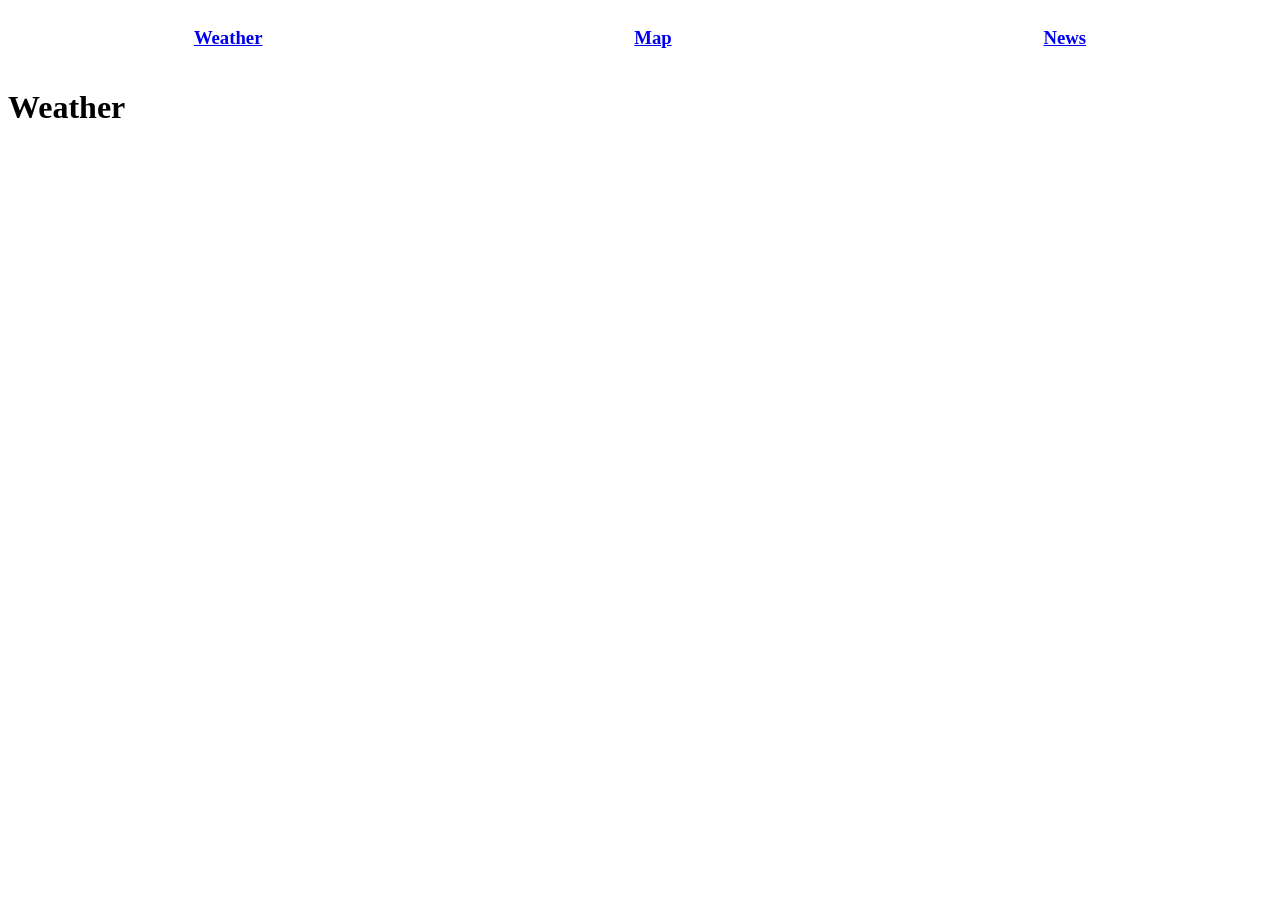
==== index.html @ 3ae40f2e "Setup" ====
<!DOCTYPE html>
 <html>
    <head>

        <meta charset="UTF-8">
        <meta name="viewport" content="width=device-width, initial-scale=1.0">
        <title>Maibs Weather</title>
        <link rel="stylesheet" href="style.css">
        
    </head>

        <body>

            <nav class="topbar">
                <h3><a href="index.html">Weather</a></h3>
                <h3><a href="map.html">Map</a></h3>
                <h3><a href="news.html">News</a></h3>
            </nav>
            
            <h1>Weather</h1>
        </body>

 </html>
---- style.css ----
.topbar {
    display: flex;
    justify-content: space-around;
}

.map-images {
    width: 100%;
    height: 100vh;
}

.map-images img {
    width: 100%;
    height: 100vh;
    object-fit: contain;
}

.news img {
    width: 200px;
}
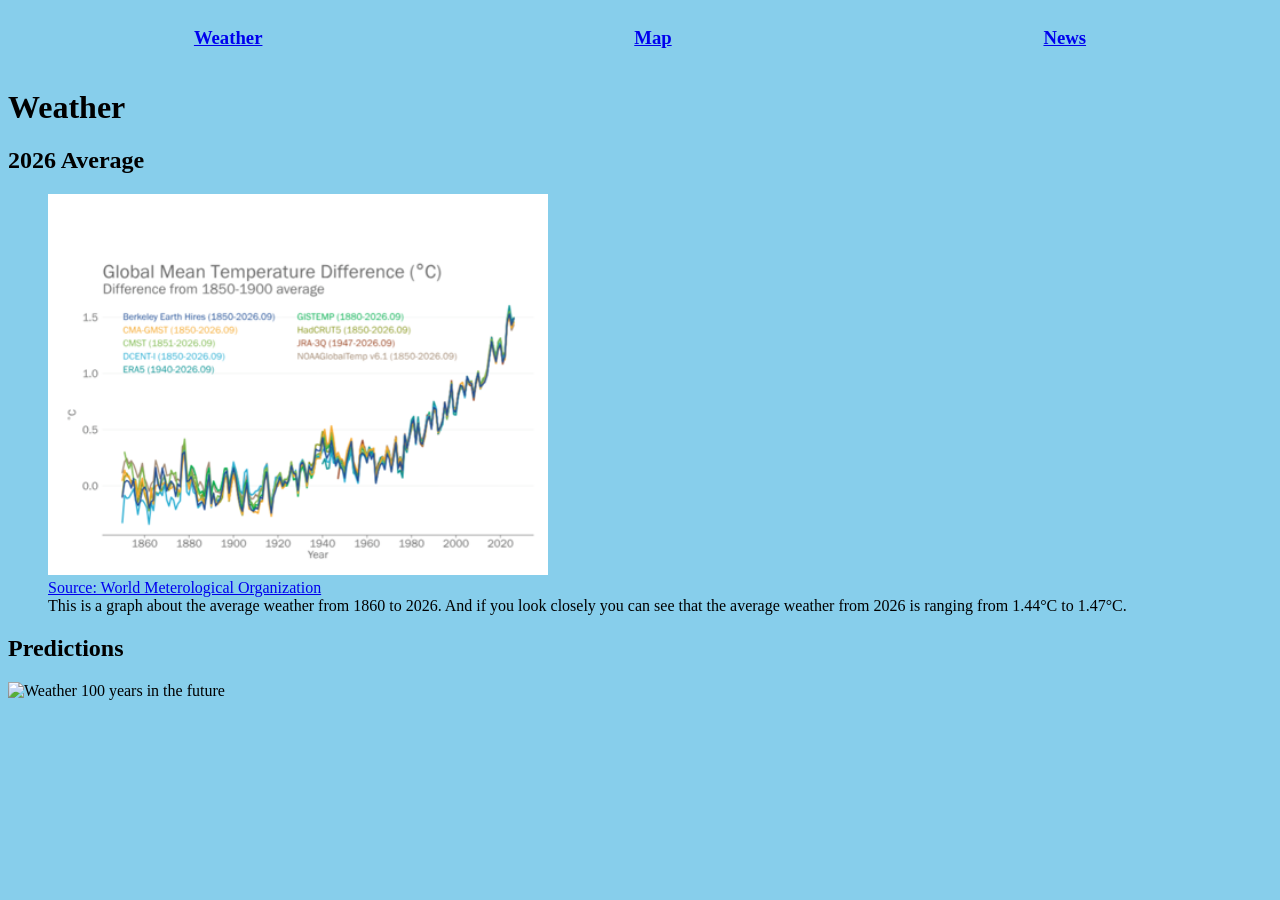
==== commit eb525cfe: "Sources update" ====
--- a/index.html
+++ b/index.html
@@ -1,5 +1,6 @@
 <!DOCTYPE html>
  <html>
+
     <head>
 
         <meta charset="UTF-8">
@@ -9,7 +10,7 @@
         
     </head>
 
-        <body>
+    <body>
 
             <nav class="topbar">
                 <h3><a href="index.html">Weather</a></h3>
@@ -18,6 +19,36 @@
             </nav>
             
             <h1>Weather</h1>
-        </body>
+ 
+<div class="row">
+
+        <div class="year">
+                <h2>2026 Average</h2>
+            <a href="https://wmo.int/news/media-centre/state-of-climate-2026-gives-new-meaning-phrase-charts">
+                <figure>
+
+                    <img href=""src="2026.jpg" alt="2026's weather">
+
+                <figcaption>Source: World  Meterological Organization</a></figcaption>
+                
+                <figcaption>This is a graph about the average weather from 1860 to 2026. And if you look closely you can see that the average weather from 2026 is ranging from 1.44°C to 1.47°C.</figcaption>
+
+                </figure>
+
+            </a>
+
+        </div>
+
+
+        
+        <div class="100">
+                <h2>Predictions</h2>
+                    <img src="future.jpg" alt="Weather 100 years in the future">
+
+        </div>
+
+</div>
+
+    </body>
 
  </html>
--- a/style.css
+++ b/style.css
@@ -1,3 +1,7 @@
+body {
+    background-color: skyblue;
+}
+
 .topbar {
     display: flex;
     justify-content: space-around;
@@ -16,4 +20,13 @@
 
 .news img {
     width: 200px;
+} 
+
+.row {
+
+}
+
+
+.year img {
+    width: 500px;
 }
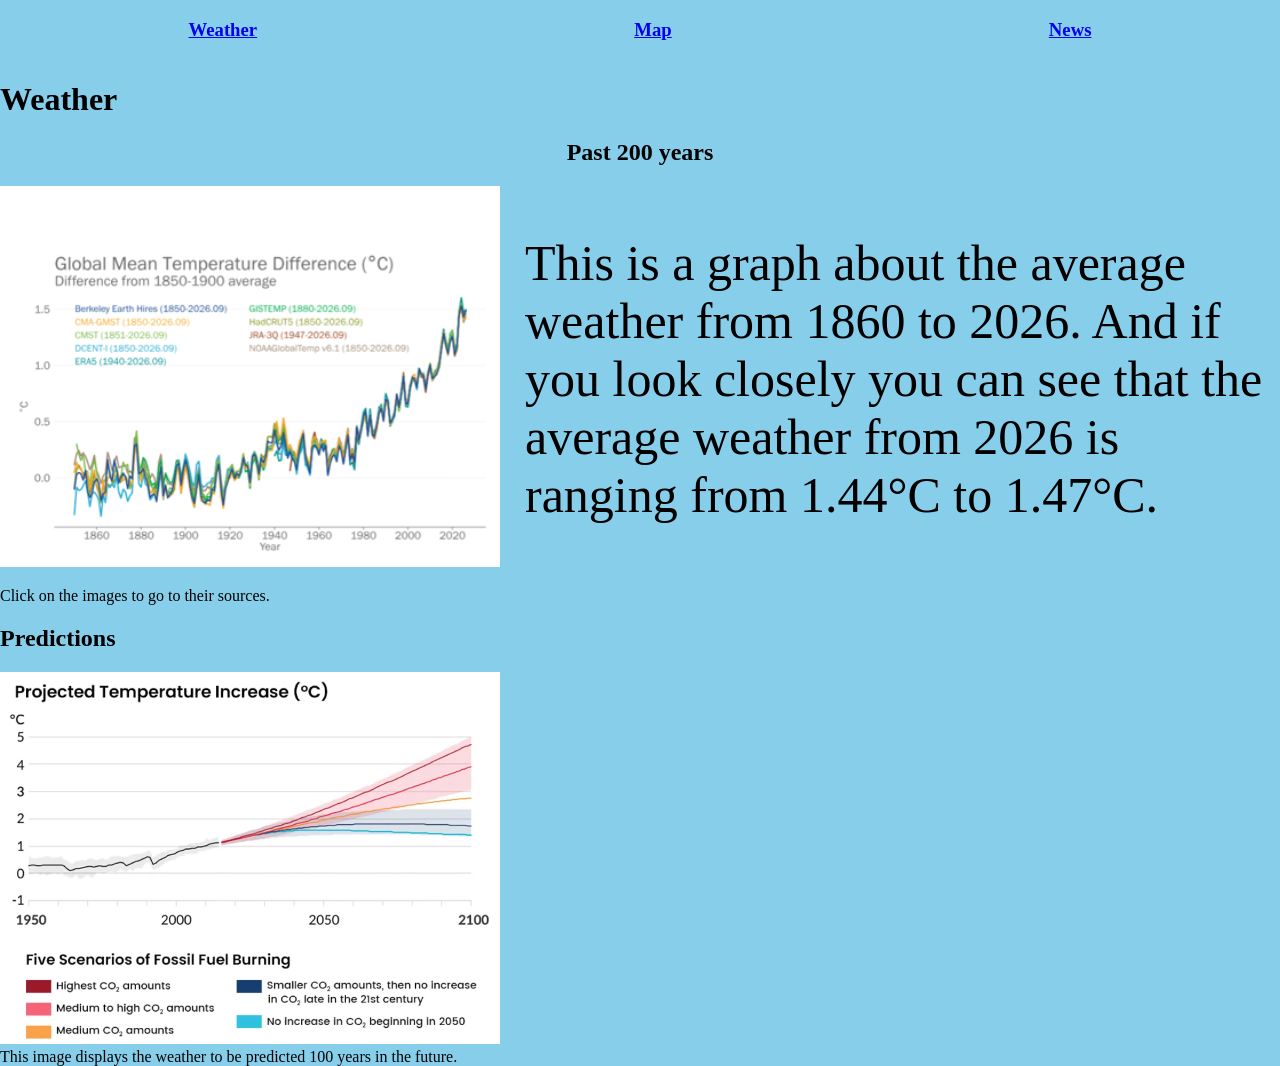
==== commit b9700b87: "Stretch when hover" ====
--- a/index.html
+++ b/index.html
@@ -19,32 +19,43 @@
             </nav>
             
             <h1>Weather</h1>
- 
+
+<center><h2>Past 200 years</h2></center>
+
 <div class="row">
 
-        <div class="year">
-                <h2>2026 Average</h2>
-            <a href="https://wmo.int/news/media-centre/state-of-climate-2026-gives-new-meaning-phrase-charts">
-                <figure>
+    <div class="year">
 
-                    <img href=""src="2026.jpg" alt="2026's weather">
+        <div class="graph">
 
-                <figcaption>Source: World  Meterological Organization</a></figcaption>
-                
-                <figcaption>This is a graph about the average weather from 1860 to 2026. And if you look closely you can see that the average weather from 2026 is ranging from 1.44°C to 1.47°C.</figcaption>
+    <a href="https://wmo.int/news/media-centre/state-of-climate-2026-gives-new-meaning-phrase-charts">
 
-                </figure>
+            <img src="2026.jpg" alt="2026's weather">
 
-            </a>
+    </a>
 
+            <div class="description">
+
+                <figcaption>
+                        This is a graph about the average weather from 1860 to 2026. And if you look closely
+                         you can see that the average weather from 2026 is ranging from 1.44°C to 1.47°C. 
+                </figcaption>
+
+            </div>
+    
         </div>
 
+    </div>
 
+    <p>Click on the images to go to their sources.</p>
         
-        <div class="100">
+        <div class="future">
                 <h2>Predictions</h2>
                     <img src="future.jpg" alt="Weather 100 years in the future">
 
+                    <figcaption>This image displays the weather to be predicted 100 years in the future.
+
+                    </figcaption>
         </div>
 
 </div>
--- a/style.css
+++ b/style.css
@@ -1,4 +1,11 @@
 body {
+    margin: 0;
+    min-height: 100vh;
+    background-color: skyblue;
+    transition: background-color 0.3s ease-in-out;
+}
+
+html:has(.year:hover) {
     background-color: skyblue;
 }
 
@@ -26,7 +33,49 @@
 
 }
 
+.year {
+    display: flex;
+    flex-direction: column;
+    align-items: center;
+    transition: transform 0.3s ease-in-out;
+}
 
+
+.year figcaption {
+    transition: transform 0.3s ease-in-out;
+    transform: scale(1);
+}
 .year img {
     width: 500px;
-}+    transition: transform 0.3s ease-in-out;
+    transform-origin: center;
+}
+
+.year img:hover {
+    transform: scaleX(6.5);
+}
+
+.description {
+    display: flex;
+    flex-direction: column;
+    gap: 15px;
+}
+
+.graph {
+    display: flex;
+    align-items: center;
+    gap: 25px;
+}
+
+.year figcaption {
+    font-size: 50px;
+    transition: opacity 0.3s ease-in-out;
+}
+
+.year:hover figcaption {
+    opacity: 0;
+}
+
+.future img {
+    width: 500px;
+}
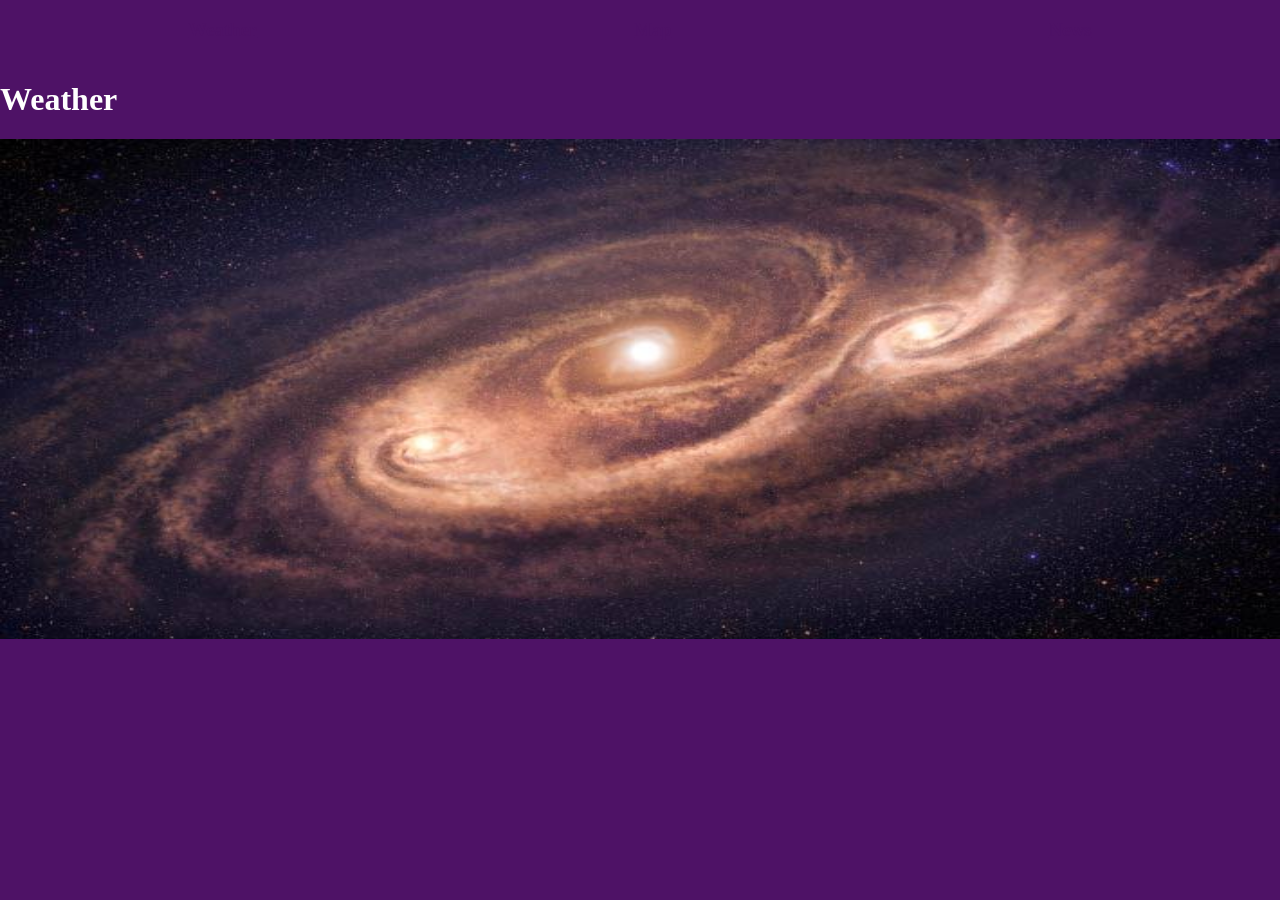
==== commit 9a2e6188: "Complete change" ====
--- a/index.html
+++ b/index.html
@@ -17,48 +17,14 @@
                 <h3><a href="map.html">Map</a></h3>
                 <h3><a href="news.html">News</a></h3>
             </nav>
-            
+
+    <div class="overlay">
+
             <h1>Weather</h1>
 
-<center><h2>Past 200 years</h2></center>
-
-<div class="row">
-
-    <div class="year">
-
-        <div class="graph">
-
-    <a href="https://wmo.int/news/media-centre/state-of-climate-2026-gives-new-meaning-phrase-charts">
-
-            <img src="2026.jpg" alt="2026's weather">
-
-    </a>
-
-            <div class="description">
-
-                <figcaption>
-                        This is a graph about the average weather from 1860 to 2026. And if you look closely
-                         you can see that the average weather from 2026 is ranging from 1.44°C to 1.47°C. 
-                </figcaption>
-
-            </div>
-    
-        </div>
+            <img src="cosmos.jpg" alt="Galaxy image" class="filler">
 
     </div>
-
-    <p>Click on the images to go to their sources.</p>
-        
-        <div class="future">
-                <h2>Predictions</h2>
-                    <img src="future.jpg" alt="Weather 100 years in the future">
-
-                    <figcaption>This image displays the weather to be predicted 100 years in the future.
-
-                    </figcaption>
-        </div>
-
-</div>
 
     </body>
 
--- a/style.css
+++ b/style.css
@@ -1,81 +1,39 @@
 body {
     margin: 0;
     min-height: 100vh;
-    background-color: skyblue;
+    background-color: rgb(78, 18, 102);
     transition: background-color 0.3s ease-in-out;
-}
-
-html:has(.year:hover) {
-    background-color: skyblue;
+    color: white;
 }
 
 .topbar {
     display: flex;
     justify-content: space-around;
+    transition: background-color 0.3s ease-in-out;
+}
+
+.topbar a {
+    transition: background-color 0.3s ease-in-out;
+    color: rgb(78, 18, 102);
+}
+
+.topbar:hover a {
+    color: white;
+}
+
+.topbar:hover {
+    background-color: lightblue;
 }
 
 .map-images {
-    width: 100%;
-    height: 100vh;
-}
-
-.map-images img {
-    width: 100%;
-    height: 100vh;
-    object-fit: contain;
-}
-
-.news img {
-    width: 200px;
-} 
-
-.row {
-
-}
-
-.year {
-    display: flex;
-    flex-direction: column;
-    align-items: center;
     transition: transform 0.3s ease-in-out;
 }
 
-
-.year figcaption {
-    transition: transform 0.3s ease-in-out;
-    transform: scale(1);
-}
-.year img {
-    width: 500px;
-    transition: transform 0.3s ease-in-out;
-    transform-origin: center;
+.map-images:hover {
+    transform: scaleX(3);
 }
 
-.year img:hover {
-    transform: scaleX(6.5);
-}
-
-.description {
-    display: flex;
-    flex-direction: column;
-    gap: 15px;
-}
-
-.graph {
-    display: flex;
-    align-items: center;
-    gap: 25px;
-}
-
-.year figcaption {
-    font-size: 50px;
-    transition: opacity 0.3s ease-in-out;
-}
-
-.year:hover figcaption {
-    opacity: 0;
-}
-
-.future img {
-    width: 500px;
-}
+.filler {
+    height: 500px;
+    width: 100vw;
+}
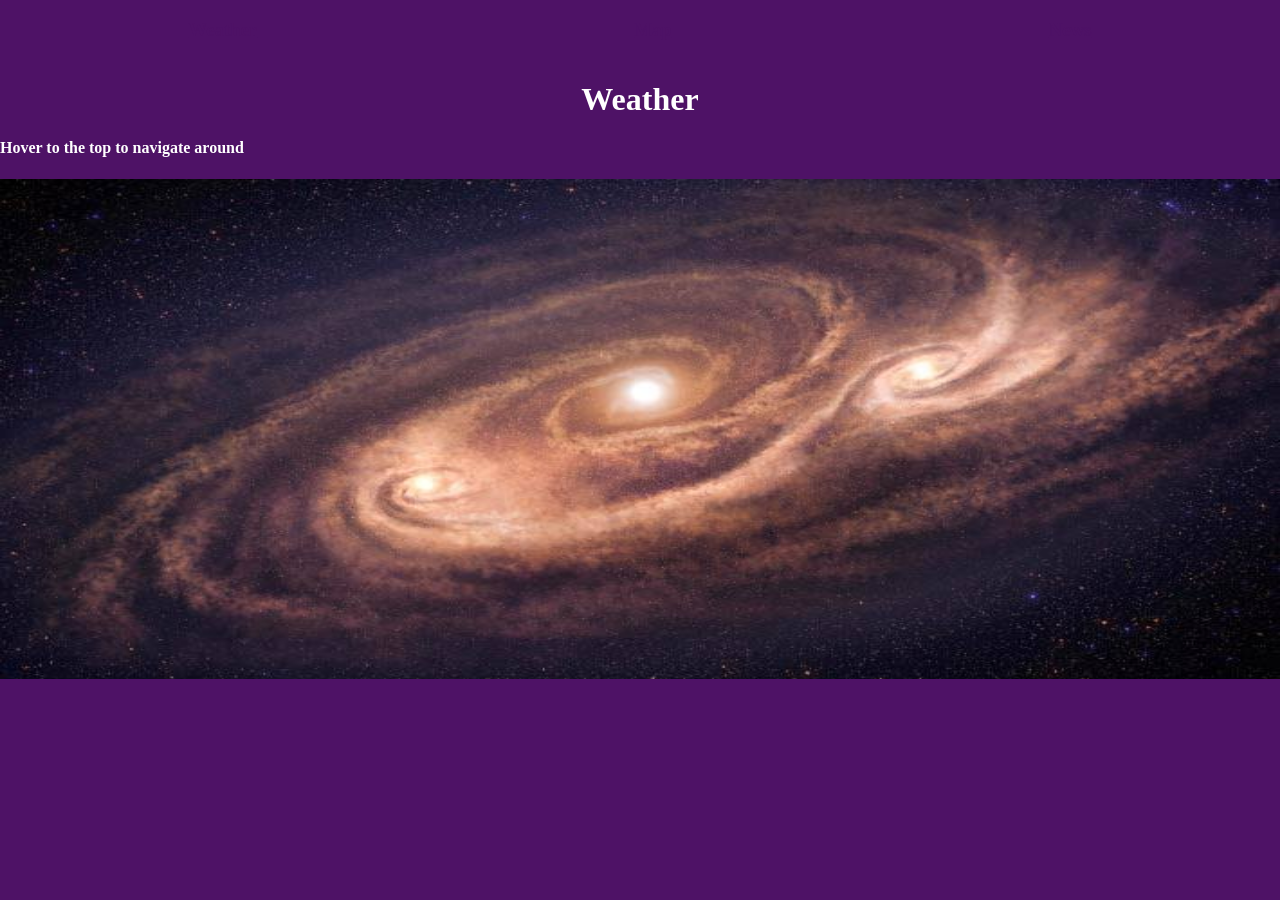
==== commit 0fd739f5: "Changes" ====
--- a/index.html
+++ b/index.html
@@ -20,7 +20,8 @@
 
     <div class="overlay">
 
-            <h1>Weather</h1>
+            <center><h1>Weather</h1></center>
+        <h4>Hover to the top to navigate around</h4>
 
             <img src="cosmos.jpg" alt="Galaxy image" class="filler">
 
--- a/style.css
+++ b/style.css
@@ -3,6 +3,10 @@
     min-height: 100vh;
     background-color: rgb(78, 18, 102);
     transition: background-color 0.3s ease-in-out;
+    color: white;
+}
+
+h3 {
     color: white;
 }
 
@@ -36,4 +40,24 @@
 .filler {
     height: 500px;
     width: 100vw;
+}
+
+.news {
+    display: flex;
+    justify-content: space-around;
+}
+
+figcaption {
+    color: white;
+}
+
+.news img {
+    height: 300px;
+    width: 300px;
+    transition: transform 0.1s ease-in-out;
+}
+
+.news img:hover {
+    transform: scale(2);
+    border: 2px solid gold;
 }
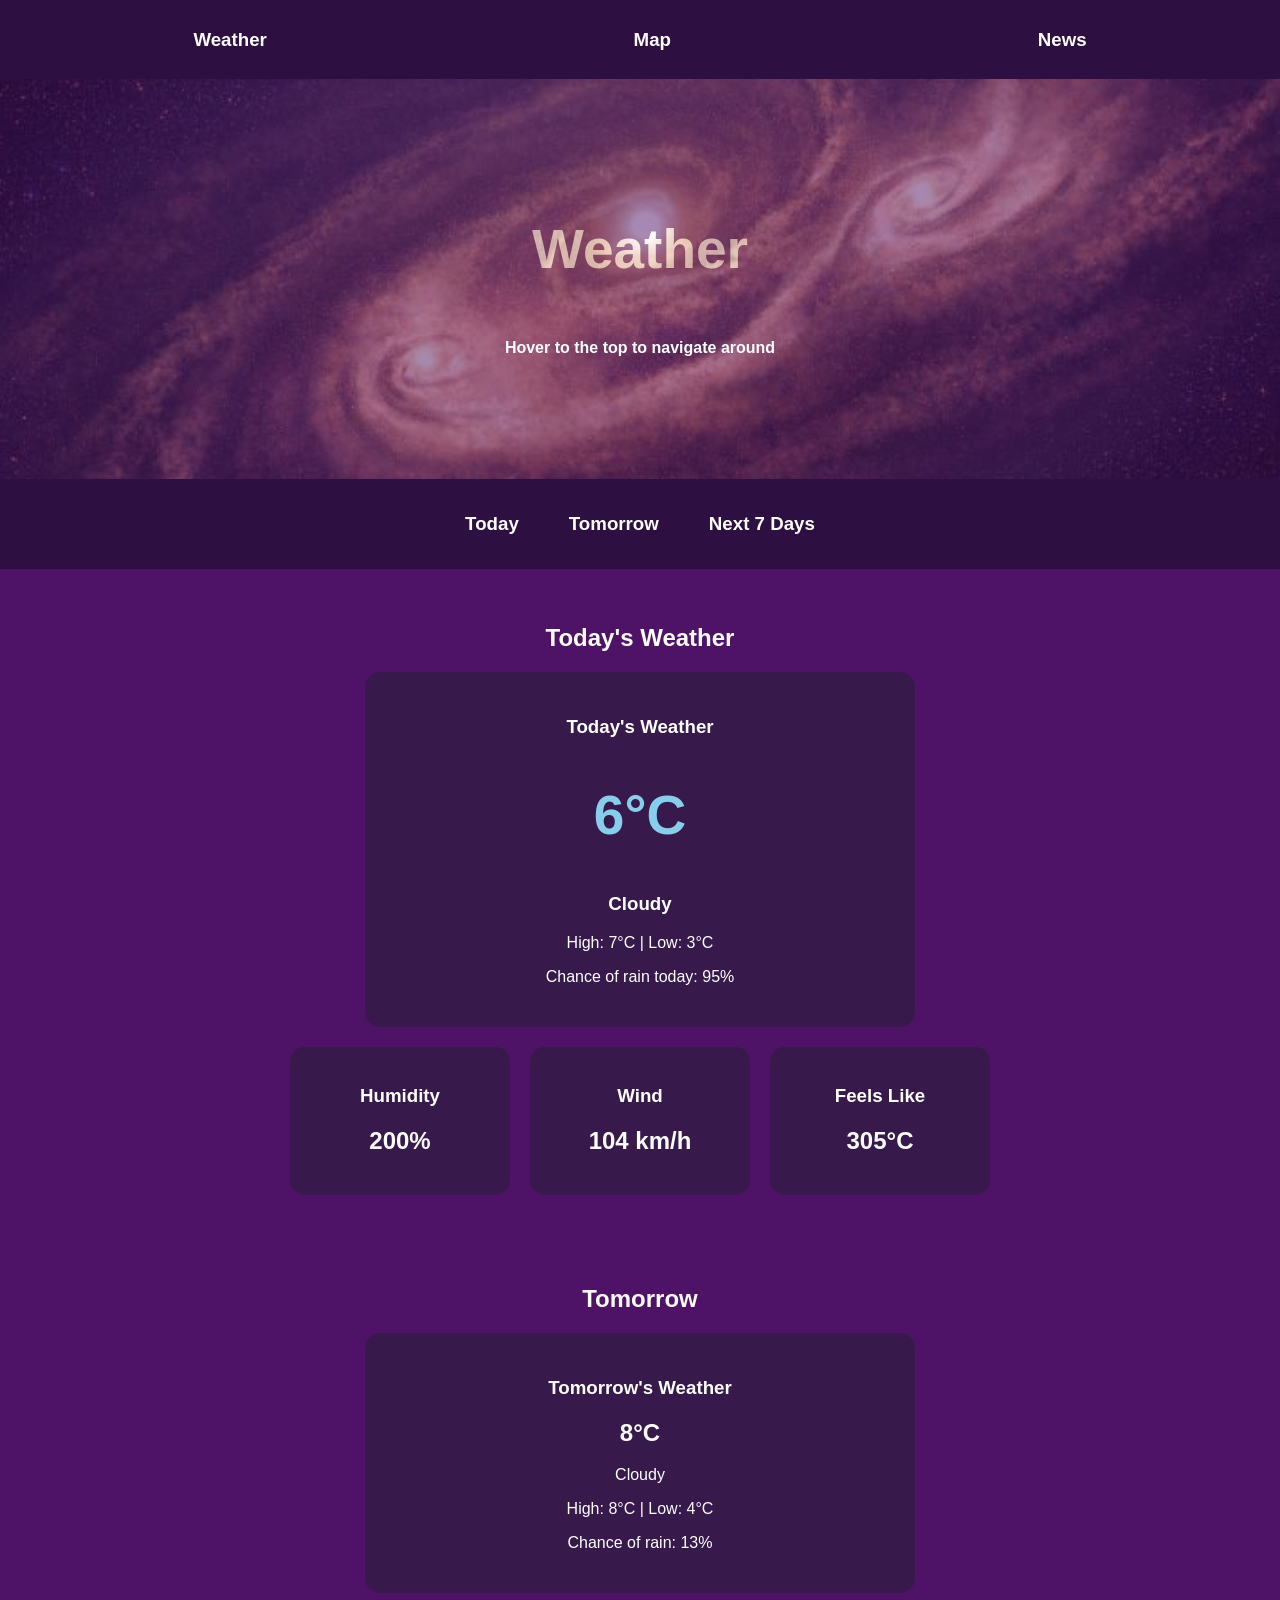
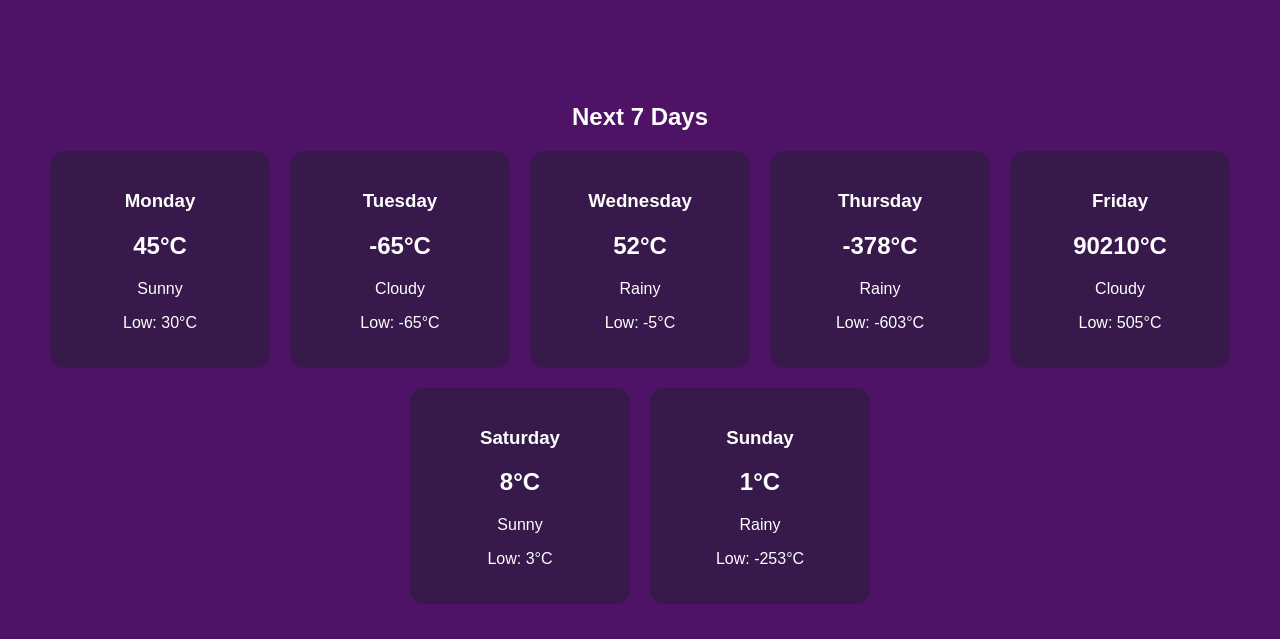
==== commit 130b923c: "Beautiful" ====
--- a/index.html
+++ b/index.html
@@ -27,6 +27,144 @@
 
     </div>
 
+    
+            <div class="time">
+
+                <h3><a href="#today">Today</a></h3>
+                <h3><a href="#tomorrow">Tomorrow</a></h3>
+                <h3><a href="#next7days">Next 7 Days</a></h3>
+
+            </div>
+
+
+    <div class="weather" id="today">
+
+        <h2>Today's Weather</h2>
+
+        <div class="weather-card">
+
+            <h3>Today's Weather</h3>
+            
+            <h2>6°C</h2>
+
+            <h3>Cloudy</h3>
+
+            <p>High: 7°C | Low: 3°C</p>
+
+            <p>Chance of rain today: 95%</p>
+
+    </div>
+
+        <div class="details">
+        
+            <div class="detail-card">
+
+                    <h3>Humidity</h3>
+
+                    <h2>200%</h2>
+
+            </div>
+
+            <div class="detail-card">
+
+                    <h3>Wind</h3>
+
+                    <h2>104 km/h</h2>
+
+            </div>
+
+            <div class="detail-card">
+
+                <h3>Feels Like</h3>
+
+                <h2>305°C</h2>
+
+            </div>
+
+        </div>
+
+    </div>
+
+    <div class="forecast" id="tomorrow">
+
+        <h2>Tomorrow</h2>
+    
+        <div class="forecast-card">
+
+            <h3>Tomorrow's Weather</h3>
+
+            <h2>8°C</h2>
+
+            <p>Cloudy</p>
+
+            <p>High: 8°C | Low: 4°C</p>
+
+            <p>Chance of rain: 13%</p>
+
+        </div>
+
+    </div>
+
+    
+    <div class="forecast" id="next7days">
+
+        <h2>Next 7 Days</h2>
+
+        <div class="details">
+
+            <div class="detail-card">
+                <h3>Monday</h3>
+                <h2>45°C</h2>
+                <p>Sunny</p>
+                <p>Low: 30°C</p>
+            </div>
+
+            <div class="detail-card">
+                <h3>Tuesday</h3>
+                <h2>-65°C</h2>
+                <p>Cloudy</p>
+                <p>Low: -65°C</p>
+            </div>
+
+            <div class="detail-card">
+                <h3>Wednesday</h3>
+                <h2>52°C</h2>
+                <p>Rainy</p>
+                <p>Low: -5°C</p>
+            </div>
+
+            <div class="detail-card">
+                <h3>Thursday</h3>
+                <h2>-378°C</h2>
+                <p>Rainy</p>
+                <p>Low: -603°C</p>
+            </div>
+
+            <div class="detail-card">
+                <h3>Friday</h3>
+                <h2>90210°C</h2>
+                <p>Cloudy</p>
+                <p>Low: 505°C</p>
+            </div>
+
+            <div class="detail-card">
+                <h3>Saturday</h3>
+                <h2>8°C</h2>
+                <p>Sunny</p>
+                <p>Low: 3°C</p>
+            </div>
+
+            <div class="detail-card">
+                <h3>Sunday</h3>
+                <h2>1°C</h2>
+                <p>Rainy</p>
+                <p>Low: -253°C</p>
+            </div>
+
+        </div>
+
+    </div>
+
     </body>
 
  </html>
--- a/style.css
+++ b/style.css
@@ -2,62 +2,151 @@
     margin: 0;
     min-height: 100vh;
     background-color: rgb(78, 18, 102);
-    transition: background-color 0.3s ease-in-out;
     color: white;
-}
-
-h3 {
-    color: white;
+    font-family: Arial, sans-serif;
 }
 
 .topbar {
     display: flex;
     justify-content: space-around;
+    align-items: center;
+    background-color: rgb(45, 15, 65);
+    padding: 10px;
+    position: sticky;
+    top: 0;
+    z-index: 10;
+}
+
+.topbar a {
+    color: white;
+    text-decoration: none;
     transition: background-color 0.3s ease-in-out;
 }
 
-.topbar a {
-    transition: background-color 0.3s ease-in-out;
-    color: rgb(78, 18, 102);
+.topbar a:hover {
+    border: 2px solid skyblue;
+    color: skyblue;
 }
 
-.topbar:hover a {
-    color: white;
+.overlay {
+    height: 400px;
+    position: relative;
+    display: flex;
+    flex-direction: column;
+    justify-content: center;
+    align-items: center;
+    overflow: hidden;
+    text-align: center;
 }
 
-.topbar:hover {
-    background-color: lightblue;
+.overlay h1{
+    font-size: 55px;
+    z-index: 1;
 }
 
-.map-images {
+.overlay h4 {
+    z-index: 1;
+}
+
+.filler {
+    position: absolute;
+    width: 100%;
+    height: 100%;
+    object-fit: cover;
+    z-index: 0;
+    opacity: 0.5;
+}
+
+.time {
+    display: flex;
+    justify-content: center;
+    gap: 50px;
+    background-color: rgb(45, 15, 65);
+    padding: 15px;
+    position: sticky;
+    top: 65px;
+    z-index: 9;
+}
+
+.time a {
+    color: white;
+    text-decoration: none;
+    transition: color 0.3s ease-in-out;
+}
+
+.time a:hover {
+    border: 2px solid skyblue;
+    color: skyblue;
+}
+
+.weather {
+    text-align: center;
+    padding: 35px;
+}
+
+.weather-card {
+    background-color: rgb(55, 25, 75);
+    border-radius: 15px;
+    padding: 25px;
+    max-width: 500px;
+    margin: 20px auto;
     transition: transform 0.3s ease-in-out;
 }
 
-.map-images:hover {
-    transform: scaleX(3);
+.weather-card:hover {
+    border: 2px solid skyblue;
+    color: skyblue;
 }
 
-.filler {
-    height: 500px;
-    width: 100vw;
+.weather-card h2 {
+    font-size: 55px;
+    color: skyblue;
 }
 
-.news {
+.details {
     display: flex;
-    justify-content: space-around;
+    justify-content: center;
+    gap: 20px;
+    flex-wrap: wrap;
 }
 
-figcaption {
-    color: white;
+.detail-card {
+    background-color: rgb(55, 25, 75);
+    border-radius: 15px;
+    padding: 20px;
+    width: 180px;
+    transition: transform 0.3s ease-in-out;
 }
 
-.news img {
-    height: 300px;
-    width: 300px;
-    transition: transform 0.1s ease-in-out;
+.detail-card:hover {
+    border: 2px solid skyblue;
+    color: skyblue;
 }
 
-.news img:hover {
-    transform: scale(2);
-    border: 2px solid gold;
+.forecast {
+    text-align: center;
+    padding: 35px;
+    scroll-margin-top: 130px;
+}
+
+.forecast-card {
+    background-color: rgb(55, 25, 75);
+    border-radius: 15px;
+    padding: 25px;
+    max-width: 500px;
+    margin: 20px auto;
+    transition: transform 0.3s ease-in-out;
+}
+
+.forecast-card:hover {
+    border: 2px solid skyblue;
+    color: skyblue;
+}
+
+html {
+    scroll-behavior: smooth;
+}
+
+.weather {
+    scroll-margin-top: 130px;
 }
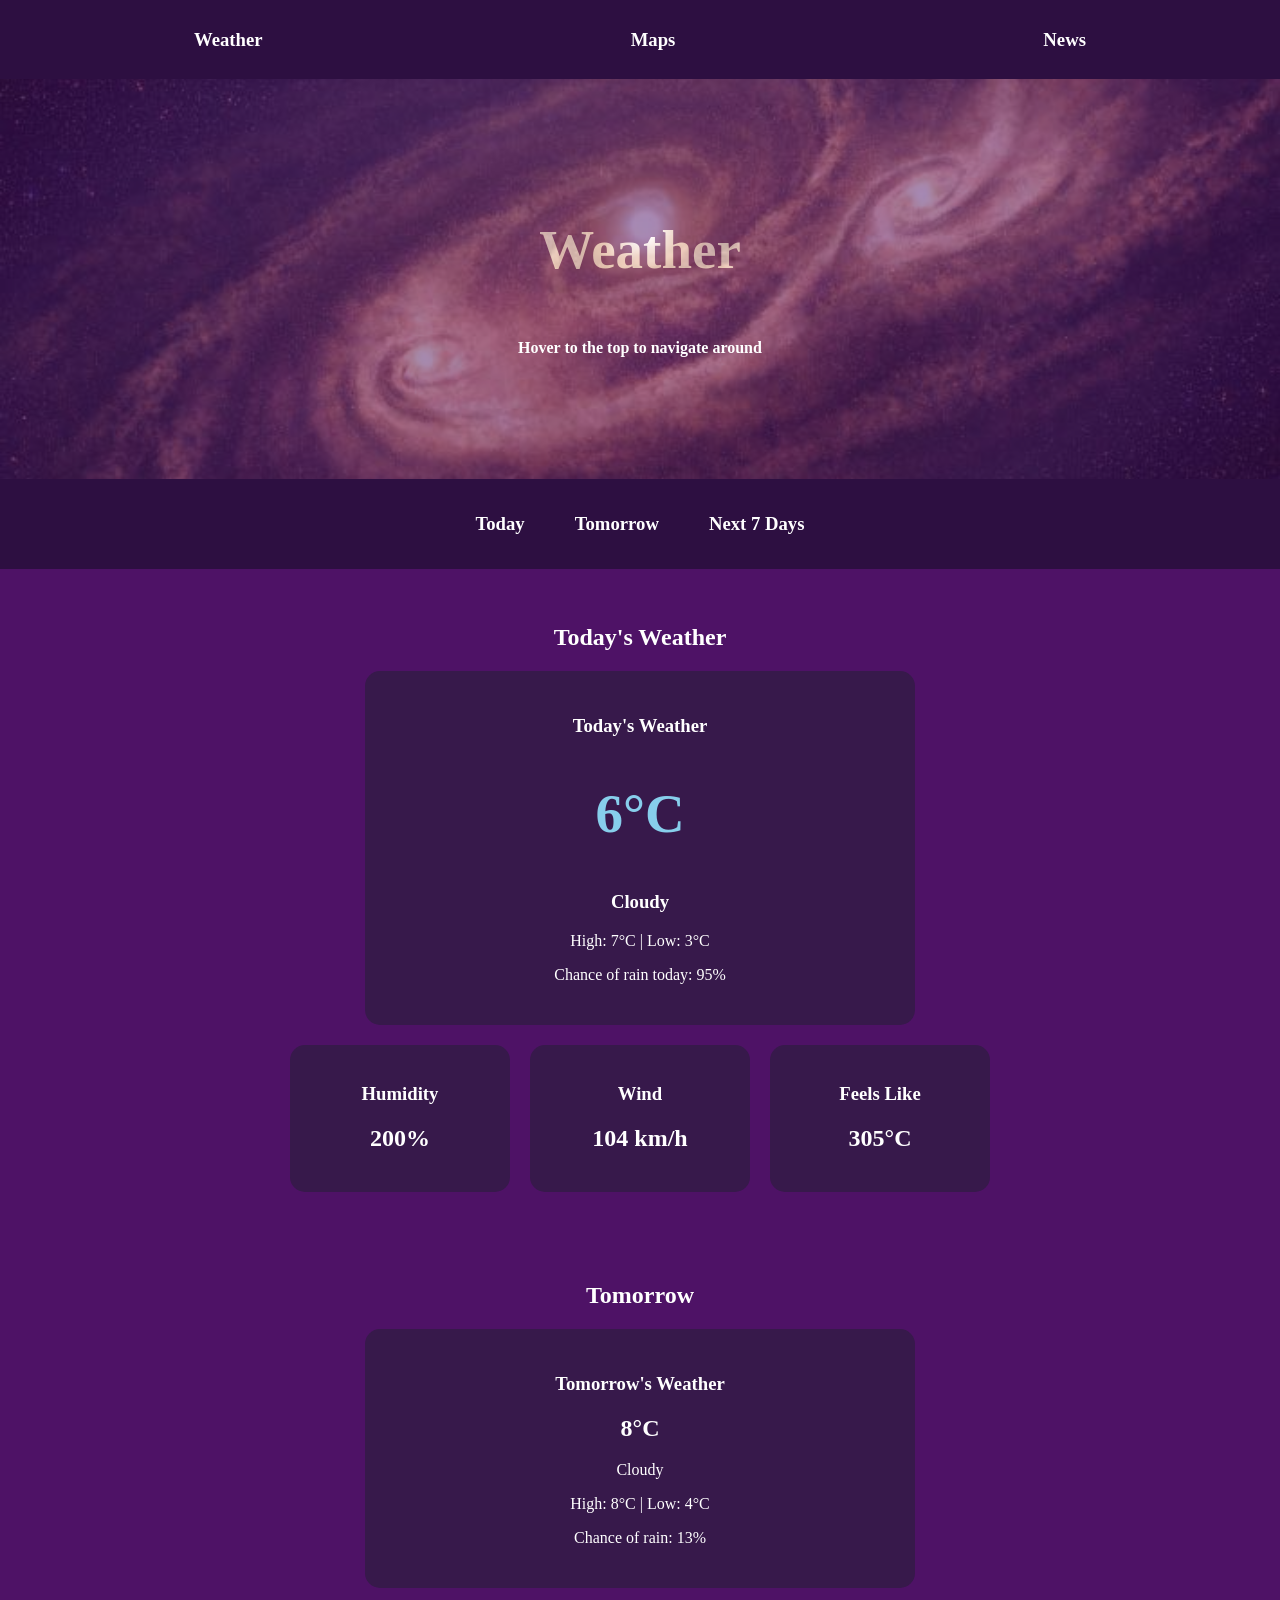
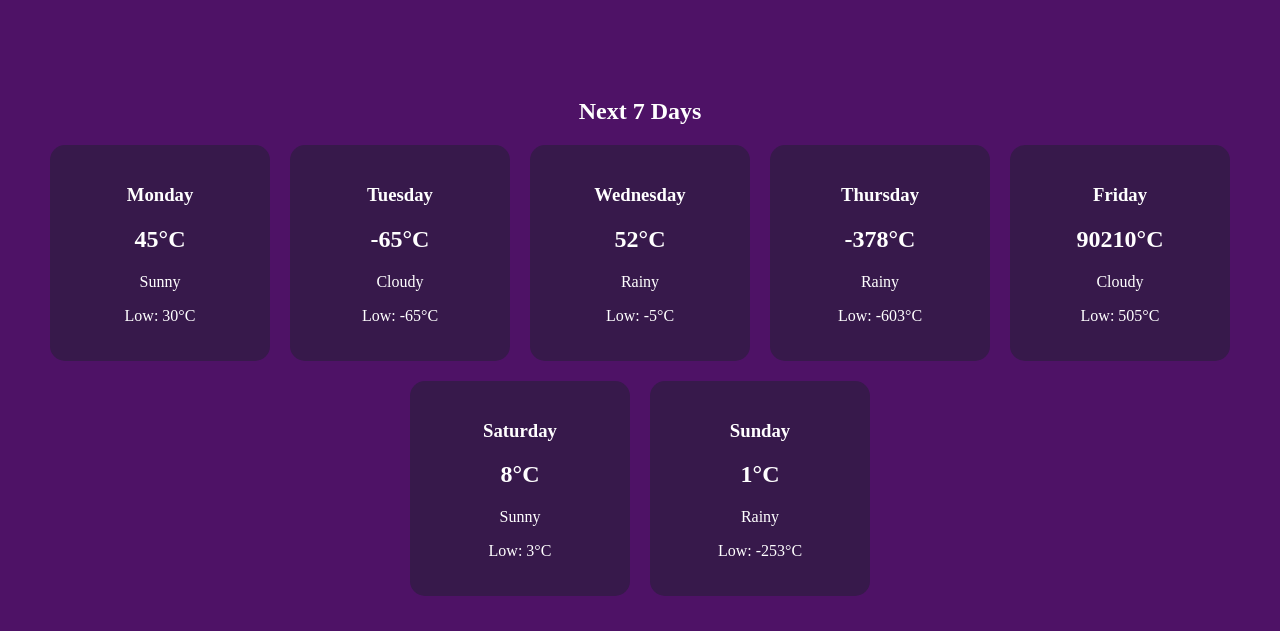
==== commit 44e99a85: "Map done" ====
--- a/index.html
+++ b/index.html
@@ -14,7 +14,7 @@
 
             <nav class="topbar">
                 <h3><a href="index.html">Weather</a></h3>
-                <h3><a href="map.html">Map</a></h3>
+                <h3><a href="map.html">Maps</a></h3>
                 <h3><a href="news.html">News</a></h3>
             </nav>
 
--- a/style.css
+++ b/style.css
@@ -3,7 +3,6 @@
     min-height: 100vh;
     background-color: rgb(78, 18, 102);
     color: white;
-    font-family: Arial, sans-serif;
 }
 
 .topbar {
@@ -149,4 +148,131 @@
 
 .weather {
     scroll-margin-top: 130px;
+}
+
+.news img {
+    width: 425px;
+    height: 500px;
+}
+
+.news h3 {
+    color: white;
+    display: flex;
+    justify-content: space-around;
+}
+
+.news {
+    display: flex;
+    justify-content: space-around;
+    align-items: flex-start;
+    flex-wrap: nowrap;
+    gap: 20px;
+    width: 100vw;
+}
+
+.news-card {
+    display: flex;
+    flex-direction: column;
+    align-items: center;
+    width: 450px;
+    text-align: center;
+    flex-shrink: 0;
+}
+
+.theweathernetwork {
+    transition: transform 0.3s ease-in-out;
+}
+
+.theweathernetwork:hover {
+    background-color: yellow;
+    color: black;
+    border: 5px solid white;
+}
+
+.theweathernetwork:hover h3 {
+    color: black;
+}
+
+.cbc {
+    transition: transform 0.3s ease-in-out;
+}
+
+.cbc:hover {
+    background-color: red;
+    color: black;
+    border: 5px solid white;
+}
+
+.cbc:hover h3 {
+    color: black;
+}
+
+.ctv {
+    transition: transform 0.3s ease-in-out;
+}
+
+.ctv:hover {
+    background-color: white;
+    color: black;
+    border: 5px solid black;
+}
+
+.ctv:hover h3 {
+    color: black;
+}
+
+.aljazeera {
+    transition: transform 0.3s ease-in-outl
+}
+
+.aljazeera:hover {
+    background-color: orange;
+    color: black;
+    border: 5px solid white;
+}
+
+.aljazeera:hover h3 {
+    color: black;
+}
+
+.maps img {
+    width: 400px;
+}
+
+.map h2 {
+    color: white;
+}
+
+.map1 {
+    display: flex;
+    justify-content: space-around;
+}
+
+.map2 {
+    display: flex;
+    justify-content: space-around;
+}
+
+.main {
+    max-width: 700px;
+    margin: 40px auto;
+}
+
+.stats1 {
+    background: rgb(0, 0, 0);
+    padding: 15px 20px;
+    border-radius: 8px;
+    transition: transform 0.3s ease-in;
+}
+
+.stats1:hover {
+    transform: scale(1.1);
+}
+
+a {
+    color: white;
+}
+
+.back {
+    font-size: 30px;
 }
